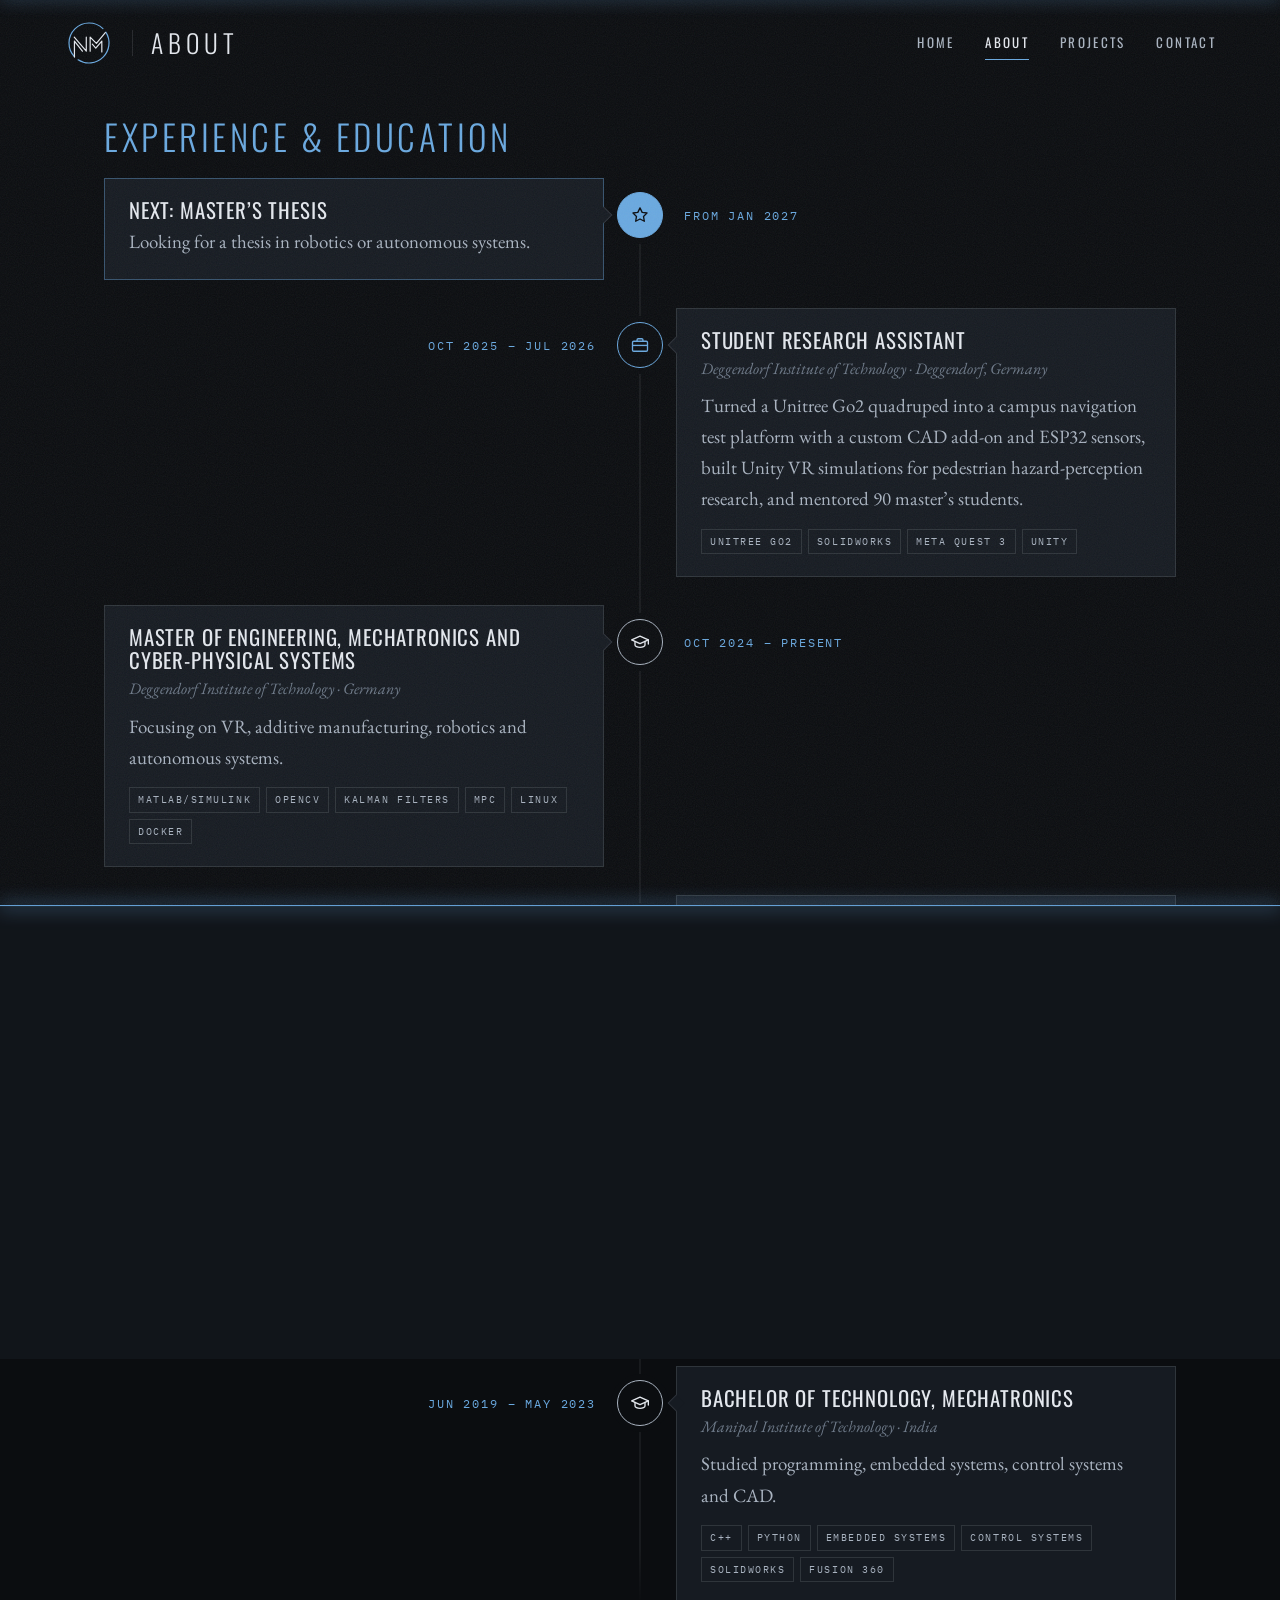
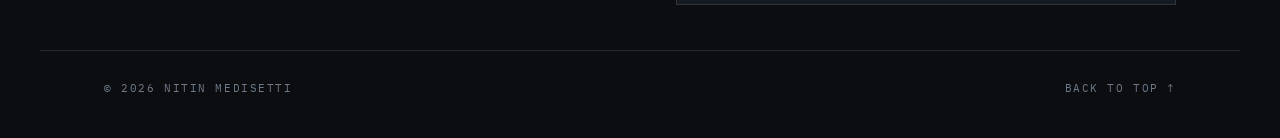
==== about.html @ 6cdcee85 "website mk1 Need to upload images and modify text" ====
<!doctype html>
<html lang="en">
<head>
  <meta charset="utf-8">
  <meta name="viewport" content="width=device-width, initial-scale=1">
  <title>About | Nitin Medisetti</title>
  <meta name="description" content="Experience and education of Nitin Medisetti, Mechatronics master's student at Deggendorf Institute of Technology, working on legged and aerial robots, ROS 2 and embedded C++.">
  <meta name="theme-color" content="#0b0d10">
  <meta property="og:title" content="About | Nitin Medisetti">
  <meta property="og:description" content="Mechatronics master's student seeking a Master's thesis in robotics or autonomous systems from January 2027.">
  <meta property="og:type" content="website">
  <meta property="og:url" content="https://nitinmedisetti.github.io/about.html">
  <link rel="icon" href="assets/img/favicon.svg" type="image/svg+xml">
  <link rel="preconnect" href="https://fonts.googleapis.com">
  <link rel="preconnect" href="https://fonts.gstatic.com" crossorigin>
  <link href="https://fonts.googleapis.com/css2?family=Oswald:wght@300;400;500;600&family=EB+Garamond:ital,wght@0,400;0,500;1,400&family=IBM+Plex+Mono:wght@400;500&display=swap" rel="stylesheet">
  <link rel="stylesheet" href="assets/css/style.css">
</head>
<body class="page-about">
  <a class="skip" href="#main">Skip to content</a>

  <header class="nav" id="nav">
    <div class="nav__brand">
      <a class="nav__mark" href="index.html" aria-label="Nitin Medisetti, home"><img src="assets/img/logo.svg" alt="" width="50" height="50"></a>
      <span class="nav__title" aria-hidden="true">About</span>
    </div>
    <button class="nav__toggle" id="navToggle" aria-expanded="false" aria-controls="navLinks" aria-label="Open menu">
      <span></span><span></span>
    </button>
    <nav class="nav__links" id="navLinks" aria-label="Pages">
      <a href="index.html">Home</a>
      <a href="about.html" class="is-active" aria-current="page">About</a>
      <a href="projects.html">Projects</a>
      <a href="contact.html">Contact</a>
    </nav>
  </header>

  <div class="grain" aria-hidden="true"></div>
  <div class="shutter" aria-hidden="true"><span class="shutter__half shutter__half--top"></span><span class="shutter__half shutter__half--bottom"></span></div>

  <main id="main" class="page" >
    <h1 class="sr-only" id="top">About</h1>

    <section class="chapter" id="timeline">
      <header class="chapter__head reveal">
        <h2>Experience &amp; Education</h2>
      </header>
      <ol class="tl">
        <li class="tl__item tl__item--next reveal">
          <span class="tl__node"><svg viewBox="0 0 24 24" aria-hidden="true" fill="none" stroke="currentColor" stroke-width="1.6" stroke-linejoin="round"><path d="m12 3.5 2.6 5.3 5.8.8-4.2 4.1 1 5.8-5.2-2.7-5.2 2.7 1-5.8-4.2-4.1 5.8-.8z"/></svg></span>
          <p class="tl__date">From Jan 2027</p>
          <article class="tl__card">
            <h3>Next: Master&rsquo;s thesis</h3>
            <p>Looking for a thesis in robotics or autonomous systems.</p>
          </article>
        </li>
        <li class="tl__item tl__item--work reveal">
          <span class="tl__node" title="Work"><svg viewBox="0 0 24 24" aria-hidden="true" fill="none" stroke="currentColor" stroke-width="1.6" stroke-linejoin="round"><rect x="3" y="7.5" width="18" height="12" rx="1.5"/><path d="M8.5 7.5V5.8c0-.7.6-1.3 1.3-1.3h4.4c.7 0 1.3.6 1.3 1.3v1.7"/><path d="M3 12.5h18"/></svg></span>
          <p class="tl__date">Oct 2025 &ndash; Jul 2026</p>
          <article class="tl__card">
            <h3>Student Research Assistant</h3>
            <p class="tl__org">Deggendorf Institute of Technology &middot; Deggendorf, Germany</p>
            <p>Turned a Unitree Go2 quadruped into a campus navigation test platform with a custom CAD add-on and ESP32 sensors, built Unity VR simulations for pedestrian hazard-perception research, and mentored 90 master&rsquo;s students.</p>
            <ul class="chips"><li>Unitree Go2</li><li>SolidWorks</li><li>Meta Quest 3</li><li>Unity</li></ul>
          </article>
        </li>
        <li class="tl__item tl__item--edu reveal">
          <span class="tl__node" title="Education"><svg viewBox="0 0 24 24" aria-hidden="true" fill="none" stroke="currentColor" stroke-width="1.6" stroke-linejoin="round" stroke-linecap="round"><path d="M2 9.5 12 5l10 4.5-10 4.5z"/><path d="M6 11.3v4.4c0 1.3 2.7 2.8 6 2.8s6-1.5 6-2.8v-4.4"/><path d="M22 9.5v5"/></svg></span>
          <p class="tl__date">Oct 2024 &ndash; Present</p>
          <article class="tl__card">
            <h3>Master of Engineering, Mechatronics and Cyber-Physical Systems</h3>
            <p class="tl__org">Deggendorf Institute of Technology &middot; Germany</p>
            <p>Focusing on VR, additive manufacturing, robotics and autonomous systems.</p>
            <ul class="chips"><li>MATLAB/Simulink</li><li>OpenCV</li><li>Kalman filters</li><li>MPC</li><li>Linux</li><li>Docker</li></ul>
          </article>
        </li>
        <li class="tl__item tl__item--work reveal">
          <span class="tl__node" title="Work"><svg viewBox="0 0 24 24" aria-hidden="true" fill="none" stroke="currentColor" stroke-width="1.6" stroke-linejoin="round"><rect x="3" y="7.5" width="18" height="12" rx="1.5"/><path d="M8.5 7.5V5.8c0-.7.6-1.3 1.3-1.3h4.4c.7 0 1.3.6 1.3 1.3v1.7"/><path d="M3 12.5h18"/></svg></span>
          <p class="tl__date">Aug 2023 &ndash; Jan 2024</p>
          <article class="tl__card">
            <h3>Robotics Research Intern</h3>
            <p class="tl__org">Robotics Research Center, IIIT Hyderabad &middot; Hyderabad, India</p>
            <p>Built a ROS/Gazebo simulation of a quadrotor losing a rotor mid-flight, used to develop fault-tolerant soft-landing control.</p>
            <ul class="chips"><li>ROS</li><li>Gazebo</li><li>RViz</li><li>Fault-tolerant control</li></ul>
          </article>
        </li>
        <li class="tl__item tl__item--work reveal">
          <span class="tl__node" title="Work"><svg viewBox="0 0 24 24" aria-hidden="true" fill="none" stroke="currentColor" stroke-width="1.6" stroke-linejoin="round"><rect x="3" y="7.5" width="18" height="12" rx="1.5"/><path d="M8.5 7.5V5.8c0-.7.6-1.3 1.3-1.3h4.4c.7 0 1.3.6 1.3 1.3v1.7"/><path d="M3 12.5h18"/></svg></span>
          <p class="tl__date">Feb 2023 &ndash; Jun 2023</p>
          <article class="tl__card">
            <h3>Embedded Systems Engineering Intern</h3>
            <p class="tl__org">SmartBuild Automations Pvt. Ltd. &middot; Bangalore, India</p>
            <p>Developed and tested C++ firmware for STM32-based home-automation products to client requirements.</p>
            <ul class="chips"><li>C++</li><li>STM32</li><li>FreeRTOS</li><li>CAN</li><li>I2C</li><li>SPI</li></ul>
          </article>
        </li>
        <li class="tl__item tl__item--edu reveal">
          <span class="tl__node" title="Education"><svg viewBox="0 0 24 24" aria-hidden="true" fill="none" stroke="currentColor" stroke-width="1.6" stroke-linejoin="round" stroke-linecap="round"><path d="M2 9.5 12 5l10 4.5-10 4.5z"/><path d="M6 11.3v4.4c0 1.3 2.7 2.8 6 2.8s6-1.5 6-2.8v-4.4"/><path d="M22 9.5v5"/></svg></span>
          <p class="tl__date">Jun 2019 &ndash; May 2023</p>
          <article class="tl__card">
            <h3>Bachelor of Technology, Mechatronics</h3>
            <p class="tl__org">Manipal Institute of Technology &middot; India</p>
            <p>Studied programming, embedded systems, control systems and CAD.</p>
            <ul class="chips"><li>C++</li><li>Python</li><li>Embedded systems</li><li>Control systems</li><li>SolidWorks</li><li>Fusion 360</li></ul>
          </article>
        </li>
      </ol>
    </section>

  </main>

  <footer class="footer">
    <span>&copy; <span id="year">2026</span> Nitin Medisetti</span>
    <a href="#top">Back to top &uarr;</a>
  </footer>

  <script src="assets/js/main.js" defer></script>
</body>
</html>
---- assets/css/style.css ----
/* ---------- Tokens ---------- */
:root {
  --bg: #0b0d10;
  --bg-2: #11151a;
  --surface: #161b22;
  --ink: #e4e8ee;
  --ink-2: #a9b3c0;
  --muted: #6f7b8a;
  --line: rgba(228, 232, 238, 0.12);
  --accent: #6aa9e0;
  --accent-soft: rgba(106, 169, 224, 0.12);

  --display: "Oswald", "Arial Narrow", sans-serif;
  --serif: "EB Garamond", Georgia, serif;
  --mono: "IBM Plex Mono", ui-monospace, monospace;

  --gutter: clamp(16px, 5vw, 72px);
  --max: 1200px;
  --ease: cubic-bezier(0.22, 0.61, 0.36, 1);
}

/* ---------- Base ---------- */
*, *::before, *::after { box-sizing: border-box; }
html { scroll-behavior: smooth; scroll-padding-top: 72px; }
body {
  margin: 0;
  background: var(--bg);
  color: var(--ink);
  font: 400 1.18rem/1.65 var(--serif);
  -webkit-font-smoothing: antialiased;
  overflow-x: hidden;
}
img { max-width: 100%; display: block; }
a { color: inherit; }
::selection { background: var(--accent); color: var(--bg); }
h1, h2, h3 { font-family: var(--display); font-weight: 400; text-transform: uppercase; letter-spacing: 0.04em; line-height: 1.1; margin: 0; }
em { color: var(--ink); font-style: italic; }

.skip { position: absolute; left: -999px; top: 8px; background: var(--accent); color: var(--bg); padding: 8px 14px; z-index: 100; }
.skip:focus { left: 8px; }

.label, .chapter__no, .entry__when, .tag, .chips li, .nav__links i {
  font-family: var(--mono);
  font-size: 0.72rem;
  letter-spacing: 0.16em;
  text-transform: uppercase;
}
.label { color: var(--muted); margin: 0 0 1rem; }

:focus-visible { outline: 1px solid var(--accent); outline-offset: 4px; }

/* Film grain overlay */
.grain {
  position: fixed; inset: -50%;
  pointer-events: none; z-index: 60;
  opacity: 0.07;
  background-image: url("data:image/svg+xml;utf8,<svg xmlns='http://www.w3.org/2000/svg' width='220' height='220'><filter id='n'><feTurbulence type='fractalNoise' baseFrequency='0.9' numOctaves='3' stitchTiles='stitch'/></filter><rect width='100%' height='100%' filter='url(%23n)'/></svg>");
  animation: grain 1.2s steps(6) infinite;
}
@keyframes grain {
  0% { transform: translate(0, 0); } 20% { transform: translate(-3%, 2%); }
  40% { transform: translate(2%, -3%); } 60% { transform: translate(-2%, -1%); }
  80% { transform: translate(3%, 3%); } 100% { transform: translate(0, 0); }
}

/* ---------- Nav ---------- */
.nav {
  position: fixed; top: 0; left: 0; right: 0; z-index: 50;
  display: flex; align-items: center; justify-content: space-between;
  padding: 18px var(--gutter);
  transition: background 0.4s var(--ease), padding 0.4s var(--ease), border-color 0.4s;
  border-bottom: 1px solid transparent;
}
.nav.is-scrolled { background: rgba(11, 13, 16, 0.86); backdrop-filter: blur(8px); -webkit-backdrop-filter: blur(8px); padding-top: 12px; padding-bottom: 12px; border-color: var(--line); }
.nav__brand { display: flex; align-items: center; gap: 18px; min-width: 0; }
.nav__mark { display: block; line-height: 0; transition: transform 0.6s var(--ease); }
.nav__mark img { width: 50px; height: 50px; }
.nav__mark:hover { transform: rotate(-8deg); }
.nav__title {
  font-family: var(--display); font-weight: 300; text-transform: uppercase;
  font-size: clamp(1.1rem, 2.2vw, 1.6rem); letter-spacing: 0.2em; line-height: 1;
  padding-left: 18px; border-left: 1px solid var(--line); white-space: nowrap;
  animation: title-in 0.9s var(--ease) 0.55s both;
}
@keyframes title-in { from { opacity: 0; transform: translateX(-14px); letter-spacing: 0.5em; } to { opacity: 1; transform: none; } }
.nav__links { display: flex; gap: clamp(16px, 2.4vw, 36px); }
.nav__links a {
  font-family: var(--display); font-size: 0.82rem; letter-spacing: 0.18em; text-transform: uppercase;
  text-decoration: none; color: var(--ink-2); position: relative; padding: 4px 0;
  transition: color 0.3s;
}
.nav__links i { font-style: normal; color: var(--muted); margin-right: 6px; font-size: 0.62rem; }
.nav__links a::after { content: ""; position: absolute; left: 0; right: 100%; bottom: -2px; height: 1px; background: var(--accent); transition: right 0.4s var(--ease); }
.nav__links a:hover, .nav__links a.is-active { color: var(--ink); }
.nav__links a:hover::after, .nav__links a.is-active::after { right: 0; }
.nav__toggle { display: none; }

/* ---------- Hero ---------- */
.hero {
  position: relative; min-height: 100vh; min-height: 100svh;
  display: flex; align-items: center;
  padding: 96px var(--gutter) clamp(48px, 8vh, 96px);
  overflow: hidden; isolation: isolate;
  background:
    radial-gradient(120% 80% at 70% 110%, rgba(106, 169, 224, 0.22), transparent 60%),
    radial-gradient(90% 60% at 15% 0%, rgba(70, 92, 120, 0.18), transparent 70%),
    var(--bg);
}
.hero::after { /* vignette */
  content: ""; position: absolute; inset: 0; z-index: -1;
  background: radial-gradient(ellipse at center, transparent 40%, rgba(0, 0, 0, 0.75) 100%);
}
.hero__smoke {
  position: absolute; inset: -20%; z-index: -2; opacity: 0.55;
  background:
    radial-gradient(40% 30% at 30% 70%, rgba(170, 186, 206, 0.10), transparent 70%),
    radial-gradient(35% 25% at 70% 40%, rgba(170, 186, 206, 0.08), transparent 70%),
    radial-gradient(30% 20% at 50% 85%, rgba(106, 169, 224, 0.10), transparent 70%);
  filter: blur(30px);
  animation: drift 28s ease-in-out infinite alternate;
}
@keyframes drift {
  from { transform: translate3d(-4%, 2%, 0) scale(1); }
  to { transform: translate3d(4%, -3%, 0) scale(1.12); }
}
.hero__inner {
  max-width: var(--max); width: 100%; margin: 0 auto;
  display: grid; grid-template-columns: minmax(0, 7fr) minmax(0, 3.6fr); gap: clamp(32px, 6vw, 96px); align-items: center;
}
.hero__photo { margin: 0; }
.hero__photo .media { aspect-ratio: 4 / 5; }
.hero__photo img { filter: grayscale(0.15) contrast(1.04); }
.hero__about { max-width: 54ch; color: var(--ink-2); font-size: 1.08rem; margin: 0 0 1.8rem; }
.hero__name {
  font-size: clamp(3.2rem, 7.6vw, 7.4rem);
  font-weight: 500; letter-spacing: 0.02em; line-height: 0.92;
  margin: 0.3rem 0 1.1rem;
}
.hero__name .line { display: block; overflow: hidden; }
.hero__name .line span { display: inline-block; transform: translateY(105%); transition: transform 1.4s var(--ease); }
.hero__name .line:nth-child(2) span { transition-delay: 0.15s; color: transparent; -webkit-text-stroke: 1px var(--ink); }
.is-loaded .hero__name .line span { transform: none; }
.hero__role { font-family: var(--display); text-transform: uppercase; letter-spacing: 0.3em; font-size: clamp(0.85rem, 1.6vw, 1.05rem); color: var(--accent); margin: 0 0 1.2rem; }
.hero__lede { max-width: 36ch; font-size: clamp(1.2rem, 1.9vw, 1.55rem); line-height: 1.38; color: var(--ink); margin: 0 0 1.1rem; }
.hero__cta { display: flex; flex-wrap: wrap; gap: 14px; }
.hero__scroll {
  position: absolute; right: var(--gutter); bottom: 40px;
  font-family: var(--mono); font-size: 0.68rem; letter-spacing: 0.24em; text-transform: uppercase;
  text-decoration: none; color: var(--muted);
  writing-mode: vertical-rl; display: flex; align-items: center; gap: 12px;
}
.hero__scroll::after { content: ""; width: 1px; height: 64px; background: linear-gradient(var(--muted), transparent); animation: pulse 2.4s var(--ease) infinite; transform-origin: top; }
@keyframes pulse { 0% { transform: scaleY(0); } 50% { transform: scaleY(1); } 100% { transform: scaleY(1); opacity: 0; } }

.btn {
  display: inline-block; padding: 14px 26px;
  font-family: var(--display); font-size: 0.82rem; letter-spacing: 0.22em; text-transform: uppercase;
  text-decoration: none; border: 1px solid var(--line); color: var(--ink);
  transition: border-color 0.3s, background 0.3s, color 0.3s;
}
.btn:hover { border-color: var(--ink); }
.btn--solid { background: var(--accent); border-color: var(--accent); color: var(--bg); }
.btn--solid:hover { background: var(--ink); border-color: var(--ink); }

/* ---------- Chapters ---------- */
.chapter { max-width: var(--max); margin: 0 auto; padding: clamp(80px, 14vh, 160px) var(--gutter); border-top: 1px solid var(--line); }
#experience { border-top: 0; }
.chapter__head { display: flex; align-items: baseline; gap: 22px; margin-bottom: clamp(40px, 7vh, 80px); }
.chapter__no { color: var(--accent); }
.chapter__head h2 { font-size: clamp(2.4rem, 7vw, 5.2rem); font-weight: 300; letter-spacing: 0.06em; }

/* Media + placeholders */
.media {
  position: relative; overflow: hidden; background: var(--surface);
  aspect-ratio: 4 / 3;
  border: 1px solid var(--line);
}
.media img { width: 100%; height: 100%; object-fit: cover; transition: transform 1.2s var(--ease), opacity 0.8s; }
.media__placeholder {
  position: absolute; inset: 0; display: grid; place-content: center; text-align: center; gap: 6px;
  font-family: var(--display); text-transform: uppercase; letter-spacing: 0.24em; font-size: 0.8rem; color: var(--muted);
  background:
    repeating-linear-gradient(135deg, transparent 0 14px, rgba(228, 232, 238, 0.025) 14px 15px),
    radial-gradient(circle at 50% 50%, var(--bg-2), var(--surface));
}
.media__placeholder small { font-family: var(--mono); font-size: 0.6rem; letter-spacing: 0.06em; text-transform: none; opacity: 0.7; }
.media.has-image .media__placeholder { display: none; }

/* Timeline */
.timeline { list-style: none; margin: 0; padding: 0; }
.entry { display: grid; grid-template-columns: 220px minmax(0, 1fr); gap: 32px; padding: 36px 0; border-top: 1px solid var(--line); }
.entry:first-child { border-top: 0; padding-top: 0; }
.entry__when { color: var(--accent); padding-top: 8px; }
.entry h3 { font-size: clamp(1.35rem, 2.6vw, 1.9rem); margin-bottom: 6px; }
.entry__where { font-style: italic; color: var(--muted); margin: 0 0 1rem; }
.entry p { margin: 0; color: var(--ink-2); }
.entry ul { margin: 0; padding: 0; list-style: none; }
.entry ul li { position: relative; padding-left: 26px; margin-bottom: 0.7rem; color: var(--ink-2); }
.entry ul li::before { content: ""; position: absolute; left: 0; top: 0.8em; width: 12px; height: 1px; background: var(--accent); }
.tag { display: inline-block; margin-left: 6px; padding: 2px 8px; border: 1px solid var(--accent); color: var(--accent); font-size: 0.6rem; vertical-align: 2px; white-space: nowrap; }

/* Projects */
.projects { display: grid; grid-template-columns: repeat(2, minmax(0, 1fr)); gap: clamp(28px, 4vw, 56px) clamp(24px, 3vw, 40px); }
.project { display: flex; flex-direction: column; }
.project--wide { grid-column: 1 / -1; display: grid; grid-template-columns: minmax(0, 7fr) minmax(0, 5fr); gap: clamp(24px, 4vw, 56px); align-items: center; }
.project--wide .media { aspect-ratio: 16 / 10; }
.project .media { margin-bottom: 22px; }
.project--wide .media { margin-bottom: 0; }
.project:hover .media img { transform: scale(1.04); }
.project .media img { filter: grayscale(0.2); }
.project h3 { font-size: clamp(1.4rem, 2.4vw, 1.9rem); margin-bottom: 0.8rem; }
.project--wide h3 { font-size: clamp(1.8rem, 3.4vw, 2.8rem); }
.project p { margin: 0 0 1.1rem; color: var(--ink-2); }
.project .label { margin-bottom: 0.7rem; color: var(--accent); }
.chips { list-style: none; padding: 0; margin: 0; display: flex; flex-wrap: wrap; gap: 8px; }
.chips li { padding: 5px 10px; border: 1px solid var(--line); color: var(--ink-2); font-size: 0.64rem; }

/* Skills */
.skills { display: grid; grid-template-columns: repeat(3, minmax(0, 1fr)); border-top: 1px solid var(--line); border-left: 1px solid var(--line); }
.skill { padding: 30px 28px 34px; border-right: 1px solid var(--line); border-bottom: 1px solid var(--line); transition: background 0.4s; }
.skill:hover { background: var(--accent-soft); }
.skill h3 { font-size: 1.1rem; letter-spacing: 0.14em; margin-bottom: 12px; color: var(--accent); }
.skill p { margin: 0; color: var(--ink-2); }

/* Contact */
.contact__line { font-size: clamp(1.3rem, 2.6vw, 1.9rem); color: var(--ink-2); max-width: 30ch; margin: 0 0 2rem; }
.contact__mail {
  display: inline-block; font-family: var(--display); font-weight: 300;
  font-size: clamp(1.5rem, 6vw, 4.6rem); letter-spacing: 0.02em; text-decoration: none;
  overflow-wrap: anywhere;
  background: linear-gradient(var(--accent), var(--accent)) no-repeat 0 100% / 0 2px;
  transition: background-size 0.6s var(--ease), color 0.3s;
  padding-bottom: 6px;
}
.contact__mail:hover { background-size: 100% 2px; color: var(--accent); }
.contact__links { list-style: none; display: flex; gap: 32px; padding: 0; margin: 2.6rem 0 0; }
.contact__links a { font-family: var(--display); text-transform: uppercase; letter-spacing: 0.22em; font-size: 0.9rem; text-decoration: none; color: var(--ink-2); border-bottom: 1px solid var(--line); padding-bottom: 4px; transition: color 0.3s, border-color 0.3s; }
.contact__links a:hover { color: var(--ink); border-color: var(--accent); }

/* Pages */
.sr-only { position: absolute; width: 1px; height: 1px; padding: 0; margin: -1px; overflow: hidden; clip: rect(0 0 0 0); white-space: nowrap; border: 0; }
.page { padding-top: clamp(64px, 9vh, 96px); }
.page > .chapter:first-of-type { border-top: 0; padding-top: clamp(24px, 4vh, 44px); }
.page .chapter__head { margin-bottom: clamp(28px, 5vh, 56px); }
.page .chapter__head h2 { font-size: clamp(1.9rem, 4.4vw, 3.2rem); }

/* Page transitions: two shutter halves open on arrival
   and snap shut, meeting at a blue seam, when leaving. */
.shutter { position: fixed; inset: 0; z-index: 200; pointer-events: none; }
.shutter__half { position: absolute; left: 0; right: 0; height: 50.5%; background: var(--bg-2); }
.shutter__half::after { content: ""; position: absolute; left: 0; right: 0; height: 1px; background: var(--accent); box-shadow: 0 0 18px 1px var(--accent); }
.shutter__half--top { top: 0; transform: translateY(-101%); }
.shutter__half--top::after { bottom: 0; }
.shutter__half--bottom { bottom: 0; transform: translateY(101%); }
.shutter__half--bottom::after { top: 0; }
.shutter__half--top { animation: shutter-open-top 0.5s cubic-bezier(0.7, 0, 0.2, 1) 0.05s both; }
.shutter__half--bottom { animation: shutter-open-bottom 0.5s cubic-bezier(0.7, 0, 0.2, 1) 0.05s both; }
@keyframes shutter-open-top { from { transform: none; } to { transform: translateY(-101%); } }
@keyframes shutter-open-bottom { from { transform: none; } to { transform: translateY(101%); } }
.is-leaving .shutter__half { animation: none; transform: none; transition: transform 0.3s cubic-bezier(0.7, 0, 0.3, 1); }
.is-leaving main { opacity: 0.5; transition: opacity 0.3s; }

/* Portrait: a thin outline offset behind the photo */
.hero__photo { position: relative; }
.frame { position: relative; z-index: 1; }
.frame::before {
  content: ""; position: absolute; z-index: -1; pointer-events: none;
  top: 16px; left: 16px; right: -16px; bottom: -16px;
  border: 1px solid var(--line);
  transition: transform 0.8s var(--ease), border-color 0.8s;
}
.hero__photo:hover .frame::before { transform: translate(-6px, -6px); border-color: rgba(106, 169, 224, 0.45); }
.hero__caption {
  position: relative; z-index: 1; display: flex; justify-content: space-between; gap: 12px;
  margin-top: 34px; padding-top: 12px; border-top: 1px solid var(--line);
  font-family: var(--mono); font-size: 0.64rem; letter-spacing: 0.16em; text-transform: uppercase; color: var(--muted);
}
.hero__caption span:first-child { color: var(--accent); }

/* Timeline (About) */
.tl { list-style: none; margin: 0; padding: 0; position: relative; }
.tl::before { content: ""; position: absolute; top: 0; bottom: 0; left: 50%; width: 1px; transform: translateX(-50%); background: linear-gradient(transparent, var(--line) 4%, var(--line) 96%, transparent); }
.tl__item { position: relative; display: grid; grid-template-columns: minmax(0, 1fr) 72px minmax(0, 1fr); align-items: start; }
.tl__item + .tl__item { margin-top: 28px; }
.tl__node {
  grid-column: 2; grid-row: 1; justify-self: center; margin-top: 14px;
  display: grid; place-items: center; width: 46px; height: 46px; border-radius: 50%;
  background: var(--bg); border: 1px solid var(--accent); color: var(--accent);
  box-shadow: 0 0 0 6px var(--bg);
}
.tl__node svg { width: 20px; height: 20px; }
.tl__item--edu .tl__node { color: var(--ink); border-color: var(--ink-2); }
.tl__item--next .tl__node { background: var(--accent); color: var(--bg); border-color: var(--accent); }
.tl__date { grid-row: 1; margin: 0; padding-top: 28px; font-family: var(--mono); font-size: 0.72rem; letter-spacing: 0.16em; text-transform: uppercase; color: var(--accent); }
.tl__card { grid-row: 1; position: relative; padding: 20px 24px 22px; background: var(--surface); border: 1px solid var(--line); transition: border-color 0.4s, transform 0.4s var(--ease); }
.tl__card:hover { border-color: rgba(106, 169, 224, 0.5); transform: translateY(-3px); }
.tl__card::before { /* pointer towards the line */
  content: ""; position: absolute; top: 30px; width: 12px; height: 12px;
  background: var(--surface); border: 1px solid var(--line); transform: rotate(45deg);
}
.tl__card h3 { font-size: clamp(1.1rem, 1.7vw, 1.3rem); margin-bottom: 4px; }
.tl__org { font-style: italic; color: var(--muted); font-size: 1rem; margin: 0 0 0.5rem; }
.tl__card p:last-child { margin: 0; color: var(--ink-2); }
.tl__card p:not(.tl__org) { color: var(--ink-2); margin: 0; }
.tl__card .chips { margin-top: 14px; gap: 6px; }
.tl__card .chips li { font-size: 0.6rem; padding: 4px 8px; }
/* odd: card left, date right; even: date left, card right */
.tl__item:nth-child(odd) .tl__card { grid-column: 1; }
.tl__item:nth-child(odd) .tl__date { grid-column: 3; padding-left: 8px; }
.tl__item:nth-child(odd) .tl__card::before { right: -7px; border-left: 0; border-bottom: 0; }
.tl__item:nth-child(even) .tl__card { grid-column: 3; }
.tl__item:nth-child(even) .tl__date { grid-column: 1; text-align: right; padding-right: 8px; }
.tl__item:nth-child(even) .tl__card::before { left: -7px; border-right: 0; border-top: 0; }
.tl__item--next .tl__card { border-color: rgba(106, 169, 224, 0.4); }
.js .tl__item.reveal:nth-child(odd) { transform: translateX(-28px); }
.js .tl__item.reveal:nth-child(even) { transform: translateX(28px); }
.js .tl__item.reveal.is-visible { transform: none; }
@media (max-width: 760px) {
  .tl::before { left: 23px; transform: none; }
  .tl__item { grid-template-columns: 46px minmax(0, 1fr); column-gap: 18px; }
  .tl__item + .tl__item { margin-top: 28px; }
  .tl__node { grid-column: 1; margin-top: 0; }
  .tl__item:nth-child(n) .tl__date { grid-column: 2; grid-row: 1; text-align: left; padding: 14px 0 0; }
  .tl__item:nth-child(n) .tl__card { grid-column: 2; grid-row: 2; margin-top: 10px; }
  .tl__item:nth-child(n) .tl__card::before { display: none; }
}

/* Compact About page */
.page-about .chapter { padding-top: clamp(32px, 5vh, 56px); padding-bottom: clamp(32px, 5vh, 56px); }
.page-about .chapter__head { margin-bottom: 22px; }
.page-about .chapter__head h2 { font-size: clamp(1.5rem, 3vw, 2.2rem); letter-spacing: 0.1em; color: var(--accent); }
.page-about .entry { grid-template-columns: 180px minmax(0, 1fr); gap: 24px; padding: 20px 0; }
.page-about .entry:first-child { padding-top: 0; }
.page-about .entry__when { padding-top: 5px; }
.page-about .entry h3 { font-size: clamp(1.15rem, 1.9vw, 1.4rem); margin-bottom: 2px; }
.page-about .entry__where { margin-bottom: 0.4rem; font-size: 1rem; }
.page-about .skill { padding: 20px 22px 22px; }
.page-about .skill h3 { font-size: 0.95rem; margin-bottom: 6px; }
.page-about .skill p { font-size: 1.02rem; }
@media (max-width: 900px) { .page-about .entry { grid-template-columns: 1fr; gap: 6px; } }

/* Social icons (home) */
.social { list-style: none; display: flex; gap: 12px; padding: 0; margin: 1.6rem 0 0; }
.social a {
  display: grid; place-items: center; width: 44px; height: 44px;
  border: 1px solid var(--line); color: var(--ink-2);
  transition: color 0.3s, border-color 0.3s, background 0.3s;
}
.social a:hover { color: var(--accent); border-color: var(--accent); background: var(--accent-soft); }
.social svg { width: 18px; height: 18px; }

/* Contact list */
.contact__list { list-style: none; padding: 0; margin: 0; max-width: 640px; border-top: 1px solid var(--line); }
.contact__list li { border-bottom: 1px solid var(--line); }
.contact__list a, .contact__item {
  display: flex; align-items: center; gap: 18px; padding: 20px 4px;
  text-decoration: none; color: var(--ink-2); font-size: clamp(1.05rem, 2.2vw, 1.3rem);
  overflow-wrap: anywhere; transition: color 0.3s, padding-left 0.4s var(--ease);
}
.contact__list a:hover { color: var(--ink); padding-left: 12px; }
.contact__list svg { flex: none; width: 22px; height: 22px; color: var(--accent); }

/* Footer */
.footer {
  max-width: var(--max); margin: 0 auto; padding: 28px var(--gutter) 40px;
  display: flex; justify-content: space-between; gap: 16px; flex-wrap: wrap;
  border-top: 1px solid var(--line);
  font-family: var(--mono); font-size: 0.7rem; letter-spacing: 0.14em; text-transform: uppercase; color: var(--muted);
}
.footer a { text-decoration: none; }
.footer a:hover { color: var(--ink); }

/* ---------- Reveal on scroll ---------- */
.js .reveal { opacity: 0; transform: translateY(28px); transition: opacity 1.1s var(--ease), transform 1.1s var(--ease); }
.js .reveal.is-visible { opacity: 1; transform: none; }
.hero .reveal { transition-delay: 0.5s; }
.is-loaded .hero .reveal { opacity: 1; transform: none; }

/* ---------- Responsive ---------- */
@media (max-width: 900px) {
  .nav__toggle {
    display: flex; flex-direction: column; justify-content: center; gap: 7px;
    width: 40px; height: 40px; padding: 0 8px; background: none; border: 0; cursor: pointer; z-index: 2;
  }
  .nav__toggle span { display: block; height: 1px; background: var(--ink); transition: transform 0.4s var(--ease); }
  .nav__toggle[aria-expanded="true"] span:first-child { transform: translateY(4px) rotate(45deg); }
  .nav__toggle[aria-expanded="true"] span:last-child { transform: translateY(-4px) rotate(-45deg); }
  .nav__links {
    position: fixed; inset: 0; flex-direction: column; justify-content: center; gap: 22px;
    padding: 0 var(--gutter); background: var(--bg);
    opacity: 0; visibility: hidden; transition: opacity 0.4s var(--ease), visibility 0.4s;
  }
  .nav__links.is-open { opacity: 1; visibility: visible; }
  /* backdrop-filter would trap the fixed menu inside the bar */
  .nav.is-scrolled { backdrop-filter: none; -webkit-backdrop-filter: none; background: rgba(11, 13, 16, 0.96); }
  .nav__links a { font-size: 1.8rem; letter-spacing: 0.12em; }
  .nav__links i { font-size: 0.75rem; vertical-align: middle; }

  .hero__inner { grid-template-columns: 1fr; }
  .hero__photo { max-width: 360px; }
  .project--wide { grid-template-columns: 1fr; }
  .project--wide .media { margin-bottom: 22px; }
  .skills { grid-template-columns: repeat(2, minmax(0, 1fr)); }
  .entry { grid-template-columns: 1fr; gap: 10px; }
  .entry__when { padding-top: 0; }
}
@media (max-width: 600px) {
  body { font-size: 1.08rem; }
  .projects { grid-template-columns: 1fr; }
  .skills { grid-template-columns: 1fr; }
  .hero__scroll { display: none; }
  .chapter__head { gap: 14px; }
}

@media (prefers-reduced-motion: reduce) {
  html { scroll-behavior: auto; }
  *, *::before, *::after { animation: none !important; transition: none !important; }
  .js .reveal { opacity: 1; transform: none; }
  .hero__name .line span { transform: none; }
}
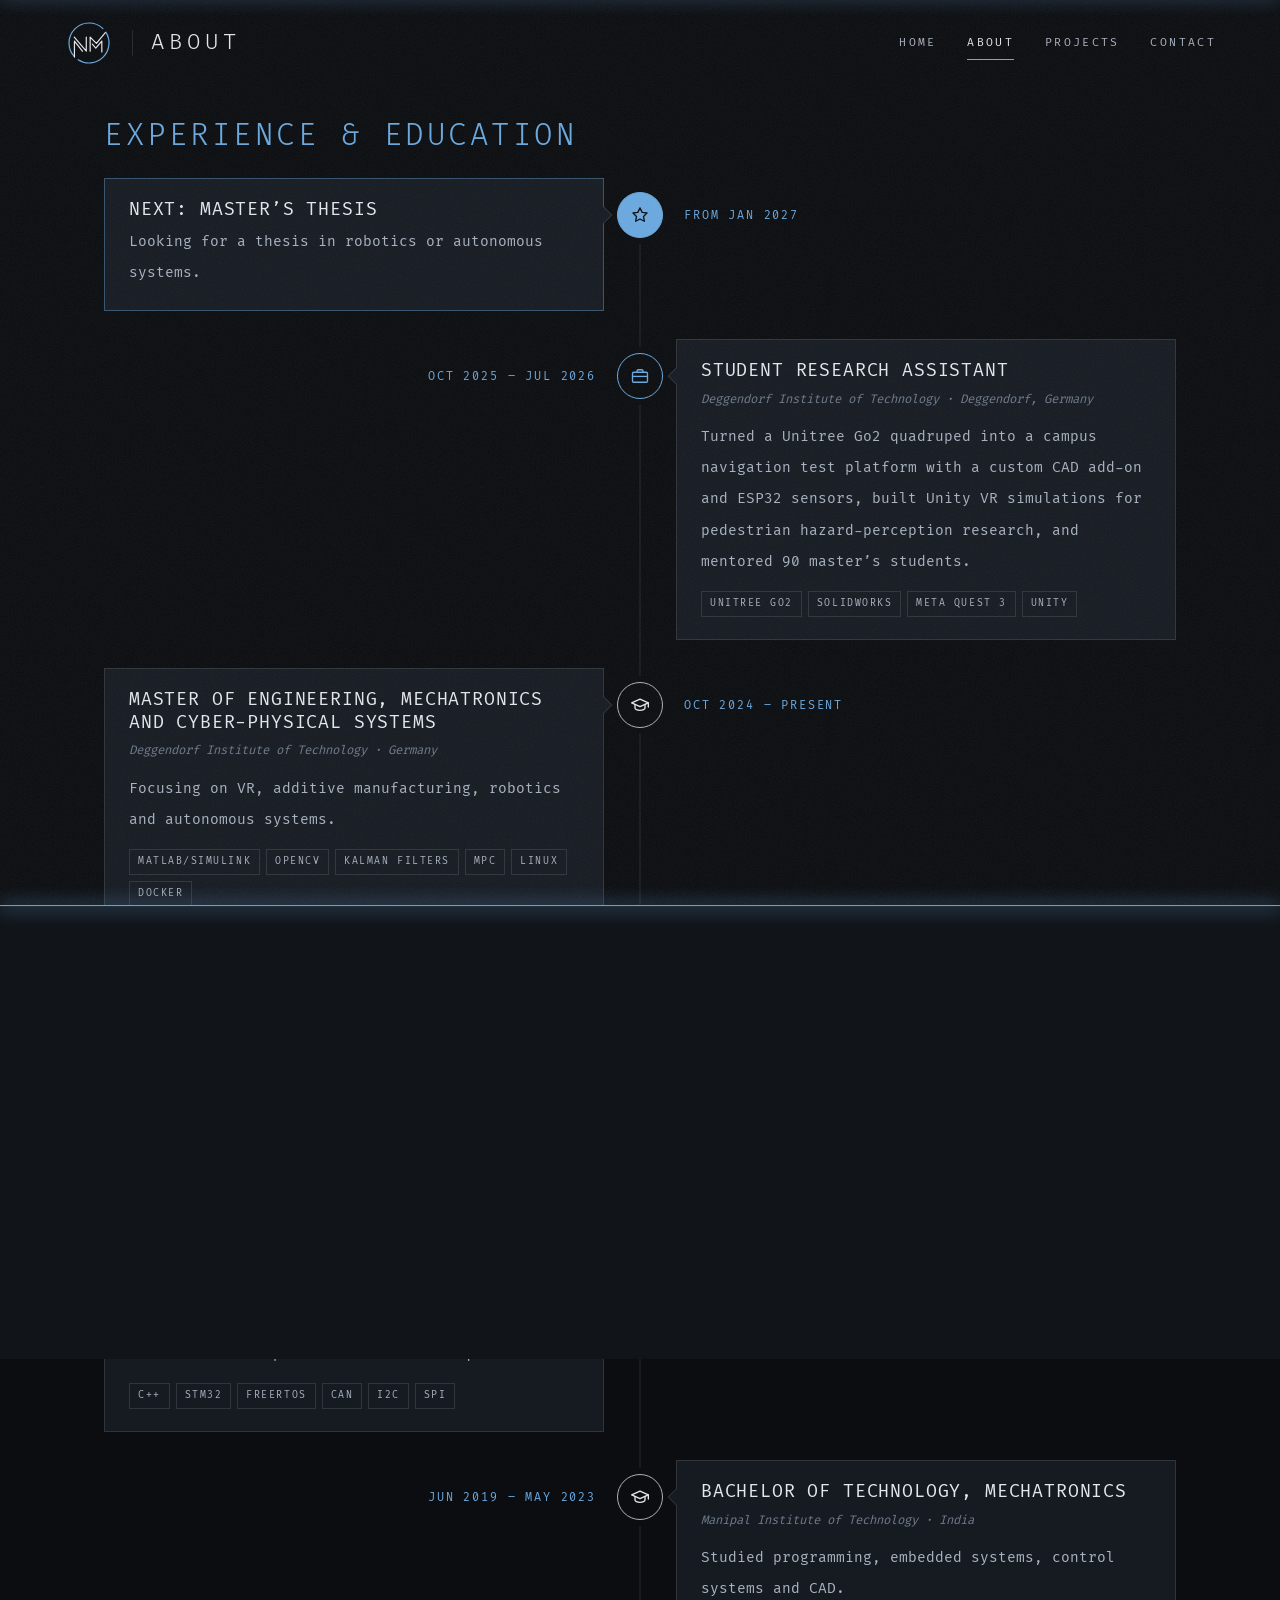
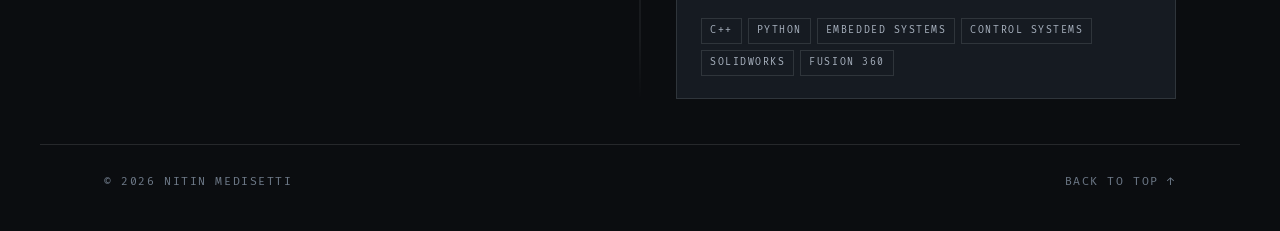
==== commit f38c5bf8: "updated font" ====
--- a/about.html
+++ b/about.html
@@ -11,9 +11,6 @@
   <meta property="og:type" content="website">
   <meta property="og:url" content="https://nitinmedisetti.github.io/about.html">
   <link rel="icon" href="assets/img/favicon.svg" type="image/svg+xml">
-  <link rel="preconnect" href="https://fonts.googleapis.com">
-  <link rel="preconnect" href="https://fonts.gstatic.com" crossorigin>
-  <link href="https://fonts.googleapis.com/css2?family=Oswald:wght@300;400;500;600&family=EB+Garamond:ital,wght@0,400;0,500;1,400&family=IBM+Plex+Mono:wght@400;500&display=swap" rel="stylesheet">
   <link rel="stylesheet" href="assets/css/style.css">
 </head>
 <body class="page-about">
--- a/assets/css/style.css
+++ b/assets/css/style.css
@@ -1,3 +1,23 @@
+/* ---------- Fonts ---------- */
+/* One font, FiraCode Nerd Font, under three names. FiraCode is much wider
+   than the old fonts, so size-adjust shrinks it per role to keep the old look.
+   Change a percentage to make that whole role bigger or smaller. */
+/* FiraCode Nerd Font: labels, dates, chips: same size as before */
+@font-face { font-family: "FiraCode Nerd Font"; src: url("../fonts/FiraCode/FiraCodeNerdFont-Light.woff2") format("woff2"); font-weight: 300; font-display: swap; }
+@font-face { font-family: "FiraCode Nerd Font"; src: url("../fonts/FiraCode/FiraCodeNerdFont-Regular.woff2") format("woff2"); font-weight: 400; font-display: swap; }
+@font-face { font-family: "FiraCode Nerd Font"; src: url("../fonts/FiraCode/FiraCodeNerdFont-Medium.woff2") format("woff2"); font-weight: 500; font-display: swap; }
+@font-face { font-family: "FiraCode Nerd Font"; src: url("../fonts/FiraCode/FiraCodeNerdFont-SemiBold.woff2") format("woff2"); font-weight: 600; font-display: swap; }
+/* FiraCode Display: headings, nav, buttons (were Oswald) */
+@font-face { font-family: "FiraCode Display"; src: url("../fonts/FiraCode/FiraCodeNerdFont-Light.woff2") format("woff2"); font-weight: 300; font-display: swap; size-adjust: 85%; }
+@font-face { font-family: "FiraCode Display"; src: url("../fonts/FiraCode/FiraCodeNerdFont-Regular.woff2") format("woff2"); font-weight: 400; font-display: swap; size-adjust: 85%; }
+@font-face { font-family: "FiraCode Display"; src: url("../fonts/FiraCode/FiraCodeNerdFont-Medium.woff2") format("woff2"); font-weight: 500; font-display: swap; size-adjust: 85%; }
+@font-face { font-family: "FiraCode Display"; src: url("../fonts/FiraCode/FiraCodeNerdFont-SemiBold.woff2") format("woff2"); font-weight: 600; font-display: swap; size-adjust: 85%; }
+/* FiraCode Text: body text (was EB Garamond) */
+@font-face { font-family: "FiraCode Text"; src: url("../fonts/FiraCode/FiraCodeNerdFont-Light.woff2") format("woff2"); font-weight: 300; font-display: swap; size-adjust: 75%; }
+@font-face { font-family: "FiraCode Text"; src: url("../fonts/FiraCode/FiraCodeNerdFont-Regular.woff2") format("woff2"); font-weight: 400; font-display: swap; size-adjust: 75%; }
+@font-face { font-family: "FiraCode Text"; src: url("../fonts/FiraCode/FiraCodeNerdFont-Medium.woff2") format("woff2"); font-weight: 500; font-display: swap; size-adjust: 75%; }
+@font-face { font-family: "FiraCode Text"; src: url("../fonts/FiraCode/FiraCodeNerdFont-SemiBold.woff2") format("woff2"); font-weight: 600; font-display: swap; size-adjust: 75%; }
+
 /* ---------- Tokens ---------- */
 :root {
   --bg: #0b0d10;
@@ -10,9 +30,9 @@
   --accent: #6aa9e0;
   --accent-soft: rgba(106, 169, 224, 0.12);
 
-  --display: "Oswald", "Arial Narrow", sans-serif;
-  --serif: "EB Garamond", Georgia, serif;
-  --mono: "IBM Plex Mono", ui-monospace, monospace;
+  --display: "FiraCode Display", ui-monospace, monospace;
+  --serif: "FiraCode Text", ui-monospace, monospace;
+  --mono: "FiraCode Nerd Font", ui-monospace, monospace;
 
   --gutter: clamp(16px, 5vw, 72px);
   --max: 1200px;
@@ -175,7 +195,7 @@
   aspect-ratio: 4 / 3;
   border: 1px solid var(--line);
 }
-.media img { width: 100%; height: 100%; object-fit: cover; transition: transform 1.2s var(--ease), opacity 0.8s; }
+.media img, .media video { width: 100%; height: 100%; object-fit: cover; transition: transform 1.2s var(--ease), opacity 0.8s; }
 .media__placeholder {
   position: absolute; inset: 0; display: grid; place-content: center; text-align: center; gap: 6px;
   font-family: var(--display); text-transform: uppercase; letter-spacing: 0.24em; font-size: 0.8rem; color: var(--muted);
@@ -315,6 +335,7 @@
 .js .tl__item.reveal:nth-child(odd) { transform: translateX(-28px); }
 .js .tl__item.reveal:nth-child(even) { transform: translateX(28px); }
 .js .tl__item.reveal.is-visible { transform: none; }
+.page-about .chapter { overflow-x: clip; } /* keep the sliding entries from widening the page on phones */
 @media (max-width: 760px) {
   .tl::before { left: 23px; transform: none; }
   .tl__item { grid-template-columns: 46px minmax(0, 1fr); column-gap: 18px; }
@@ -360,6 +381,72 @@
 .contact__list a:hover { color: var(--ink); padding-left: 12px; }
 .contact__list svg { flex: none; width: 22px; height: 22px; color: var(--accent); }
 
+/* "Copied to clipboard" pop-up */
+.toast {
+  position: fixed; left: 50%; bottom: 32px; z-index: 150;
+  transform: translate(-50%, 16px); opacity: 0; pointer-events: none;
+  padding: 10px 18px; background: var(--surface); border: 1px solid var(--accent); color: var(--ink);
+  font-family: var(--mono); font-size: 0.72rem; letter-spacing: 0.14em; text-transform: uppercase;
+  box-shadow: 0 8px 24px rgba(0, 0, 0, 0.4);
+  transition: opacity 0.3s, transform 0.4s var(--ease);
+}
+.toast.is-shown { opacity: 1; transform: translate(-50%, 0); }
+
+/* Project pop-up */
+.project.has-details { cursor: pointer; outline: none; }
+.project.has-details h3 { transition: color 0.3s; }
+.project.has-details:hover h3, .project.has-details:focus-visible h3 { color: var(--accent); }
+.project.has-details:focus-visible .media { outline: 1px solid var(--accent); outline-offset: 4px; }
+.project.has-details .project__body::after {
+  content: "View details +"; display: block; margin-top: 16px;
+  font-family: var(--mono); font-size: 0.66rem; letter-spacing: 0.16em; text-transform: uppercase; color: var(--muted);
+  transition: color 0.3s;
+}
+.project.has-details:hover .project__body::after { color: var(--accent); }
+.tbd { color: var(--muted); font-style: italic; }
+
+.pm {
+  width: min(880px, calc(100vw - 32px)); max-width: none; max-height: calc(100dvh - 48px);
+  padding: 0; border: 1px solid var(--line); background: var(--bg-2); color: var(--ink);
+  box-shadow: 0 24px 80px rgba(0, 0, 0, 0.6);
+  overflow: hidden;
+}
+.pm[open] { display: flex; flex-direction: column; animation: pm-in 0.35s var(--ease); }
+.pm::backdrop { background: rgba(6, 8, 10, 0.78); backdrop-filter: blur(4px); animation: pm-fade 0.35s var(--ease); }
+.pm.is-closing { animation: pm-out 0.22s var(--ease) forwards; }
+.pm.is-closing::backdrop { animation: pm-fade 0.22s var(--ease) reverse forwards; }
+@keyframes pm-in { from { opacity: 0; transform: translateY(24px) scale(0.98); } }
+@keyframes pm-out { to { opacity: 0; transform: translateY(16px) scale(0.98); } }
+@keyframes pm-fade { from { opacity: 0; } }
+.pm__body { overflow-y: auto; padding: clamp(24px, 4vw, 44px); overscroll-behavior: contain; }
+.pm__close {
+  position: absolute; top: 16px; right: 16px; z-index: 1;
+  width: 40px; height: 40px; border-radius: 50%; display: grid; place-items: center;
+  border: 1px solid var(--line); background: var(--surface); color: var(--ink-2);
+  font-size: 1.4rem; line-height: 1; cursor: pointer; transition: color 0.3s, border-color 0.3s, transform 0.4s var(--ease);
+}
+.pm__close:hover, .pm__close:focus-visible { color: var(--ink); border-color: var(--accent); transform: rotate(90deg); outline: none; }
+.pm .label { color: var(--accent); margin: 0 56px 0.6rem 0; }
+.pm h2 { font-size: clamp(1.6rem, 3.6vw, 2.4rem); margin: 0 56px 1.6rem 0; }
+.pm__photos { display: grid; grid-template-columns: repeat(2, minmax(0, 1fr)); gap: 12px; margin-bottom: 1.6rem; }
+.pm__photos .media { aspect-ratio: 4 / 3; }
+.pm__photos .media:only-child { grid-column: 1 / -1; aspect-ratio: 16 / 9; }
+.pm__desc { color: var(--ink-2); margin: 0 0 1.8rem; }
+.pm__cols { display: grid; grid-template-columns: repeat(2, minmax(0, 1fr)); gap: clamp(20px, 4vw, 44px); }
+.pm h3 { font-size: 0.95rem; letter-spacing: 0.16em; color: var(--accent); margin-bottom: 0.8rem; }
+.pm__specs { width: 100%; border-collapse: collapse; font-size: 0.98rem; }
+.pm__specs th, .pm__specs td { padding: 9px 0; border-top: 1px solid var(--line); text-align: left; vertical-align: top; }
+.pm__specs th { width: 38%; padding-right: 12px; font-family: var(--mono); font-weight: 400; font-size: 0.66rem; letter-spacing: 0.12em; text-transform: uppercase; color: var(--muted); padding-top: 13px; }
+.pm__specs td { color: var(--ink-2); }
+.pm__list { list-style: none; margin: 0; padding: 0; }
+.pm__list li { position: relative; padding: 8px 0 8px 22px; border-top: 1px solid var(--line); color: var(--ink-2); }
+.pm__list li::before { content: ""; position: absolute; left: 0; top: 1.15em; width: 10px; height: 1px; background: var(--accent); }
+@media (max-width: 600px) {
+  .pm { width: calc(100vw - 20px); max-height: calc(100dvh - 20px); }
+  .pm__photos, .pm__cols { grid-template-columns: 1fr; }
+  .pm__close { top: 10px; right: 10px; }
+}
+
 /* Footer */
 .footer {
   max-width: var(--max); margin: 0 auto; padding: 28px var(--gutter) 40px;
@@ -388,9 +475,10 @@
   .nav__links {
     position: fixed; inset: 0; flex-direction: column; justify-content: center; gap: 22px;
     padding: 0 var(--gutter); background: var(--bg);
-    opacity: 0; visibility: hidden; transition: opacity 0.4s var(--ease), visibility 0.4s;
+    opacity: 0; visibility: hidden; transform: translateX(40px);
+    transition: opacity 0.4s var(--ease), visibility 0.4s, transform 0.4s var(--ease);
   }
-  .nav__links.is-open { opacity: 1; visibility: visible; }
+  .nav__links.is-open { opacity: 1; visibility: visible; transform: none; }
   /* backdrop-filter would trap the fixed menu inside the bar */
   .nav.is-scrolled { backdrop-filter: none; -webkit-backdrop-filter: none; background: rgba(11, 13, 16, 0.96); }
   .nav__links a { font-size: 1.8rem; letter-spacing: 0.12em; }
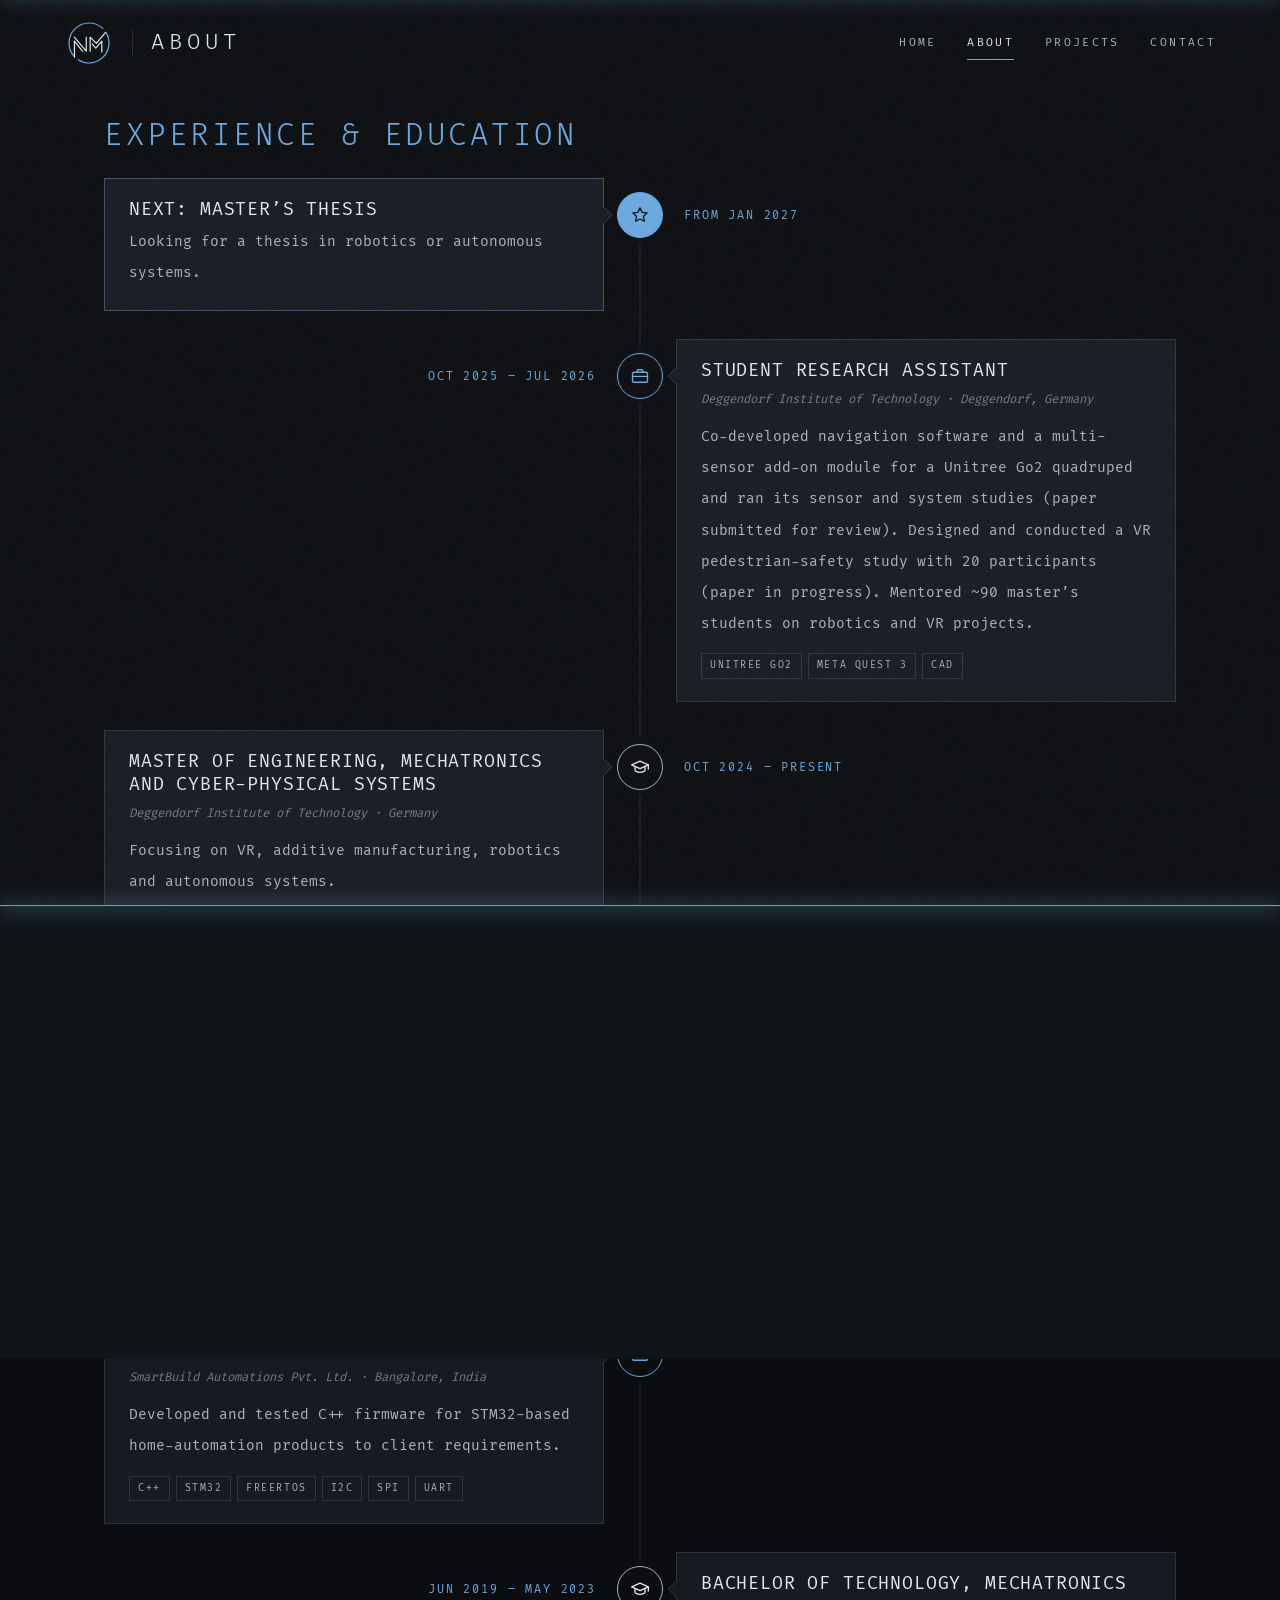
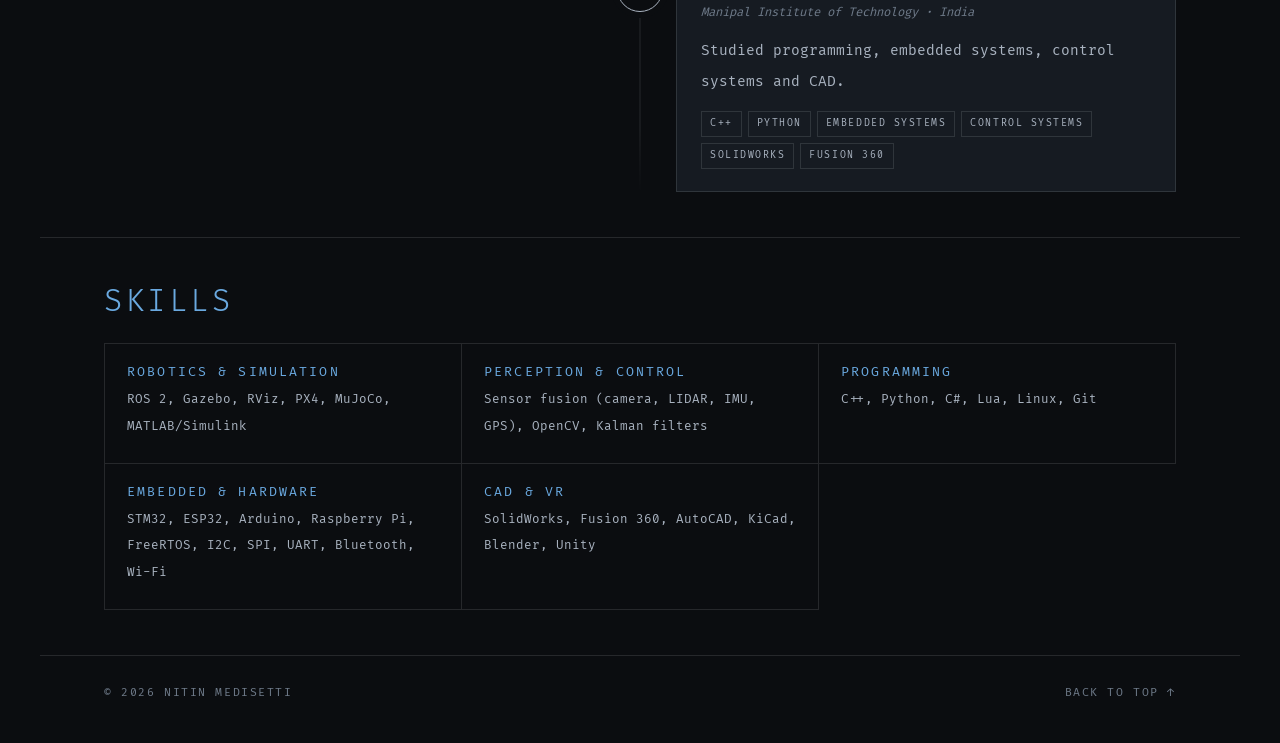
==== commit 94de72fb: "Filled in missing details." ====
--- a/about.html
+++ b/about.html
@@ -57,8 +57,8 @@
           <article class="tl__card">
             <h3>Student Research Assistant</h3>
             <p class="tl__org">Deggendorf Institute of Technology &middot; Deggendorf, Germany</p>
-            <p>Turned a Unitree Go2 quadruped into a campus navigation test platform with a custom CAD add-on and ESP32 sensors, built Unity VR simulations for pedestrian hazard-perception research, and mentored 90 master&rsquo;s students.</p>
-            <ul class="chips"><li>Unitree Go2</li><li>SolidWorks</li><li>Meta Quest 3</li><li>Unity</li></ul>
+            <p>Co-developed navigation software and a multi-sensor add-on module for a Unitree Go2 quadruped and ran its sensor and system studies (paper submitted for review). Designed and conducted a VR pedestrian-safety study with 20 participants (paper in progress). Mentored ~90 master&rsquo;s students on robotics and VR projects.</p>
+            <ul class="chips"><li>Unitree Go2</li><li>Meta Quest 3</li><li>CAD</li></ul>
           </article>
         </li>
         <li class="tl__item tl__item--edu reveal">
@@ -68,17 +68,17 @@
             <h3>Master of Engineering, Mechatronics and Cyber-Physical Systems</h3>
             <p class="tl__org">Deggendorf Institute of Technology &middot; Germany</p>
             <p>Focusing on VR, additive manufacturing, robotics and autonomous systems.</p>
-            <ul class="chips"><li>MATLAB/Simulink</li><li>OpenCV</li><li>Kalman filters</li><li>MPC</li><li>Linux</li><li>Docker</li></ul>
+            <ul class="chips"><li>Unity</li><li>VR</li><li>Lua</li><li>Control Theory</li><li>Math modelling</li></ul>
           </article>
         </li>
         <li class="tl__item tl__item--work reveal">
           <span class="tl__node" title="Work"><svg viewBox="0 0 24 24" aria-hidden="true" fill="none" stroke="currentColor" stroke-width="1.6" stroke-linejoin="round"><rect x="3" y="7.5" width="18" height="12" rx="1.5"/><path d="M8.5 7.5V5.8c0-.7.6-1.3 1.3-1.3h4.4c.7 0 1.3.6 1.3 1.3v1.7"/><path d="M3 12.5h18"/></svg></span>
           <p class="tl__date">Aug 2023 &ndash; Jan 2024</p>
           <article class="tl__card">
-            <h3>Robotics Research Intern</h3>
+            <h3>Robotics Research Assistant</h3>
             <p class="tl__org">Robotics Research Center, IIIT Hyderabad &middot; Hyderabad, India</p>
-            <p>Built a ROS/Gazebo simulation of a quadrotor losing a rotor mid-flight, used to develop fault-tolerant soft-landing control.</p>
-            <ul class="chips"><li>ROS</li><li>Gazebo</li><li>RViz</li><li>Fault-tolerant control</li></ul>
+            <p>Learned ROS and studied the team&rsquo;s PX4-based hexacopter and quadcopter projects. Simulated a quadrotor losing a rotor mid-flight in ROS/Gazebo with PX4, used to develop fault-tolerant soft-landing control.</p>
+            <ul class="chips"><li>ROS</li><li>PX4</li><li>Gazebo</li><li>RViz</li><li>Fault-tolerant control</li></ul>
           </article>
         </li>
         <li class="tl__item tl__item--work reveal">
@@ -88,7 +88,7 @@
             <h3>Embedded Systems Engineering Intern</h3>
             <p class="tl__org">SmartBuild Automations Pvt. Ltd. &middot; Bangalore, India</p>
             <p>Developed and tested C++ firmware for STM32-based home-automation products to client requirements.</p>
-            <ul class="chips"><li>C++</li><li>STM32</li><li>FreeRTOS</li><li>CAN</li><li>I2C</li><li>SPI</li></ul>
+            <ul class="chips"><li>C++</li><li>STM32</li><li>FreeRTOS</li><li>I2C</li><li>SPI</li><li>UART</li></ul>
           </article>
         </li>
         <li class="tl__item tl__item--edu reveal">
@@ -104,6 +104,19 @@
       </ol>
     </section>
 
+    <section class="chapter" id="skills">
+      <header class="chapter__head reveal">
+        <h2>Skills</h2>
+      </header>
+      <div class="skills reveal">
+        <div class="skill"><h3>Robotics &amp; Simulation</h3><p>ROS 2, Gazebo, RViz, PX4, MuJoCo, MATLAB/Simulink</p></div>
+        <div class="skill"><h3>Perception &amp; Control</h3><p>Sensor fusion (camera, LIDAR, IMU, GPS), OpenCV, Kalman filters</p></div>
+        <div class="skill"><h3>Programming</h3><p>C++, Python, C#, Lua, Linux, Git</p></div>
+        <div class="skill"><h3>Embedded &amp; Hardware</h3><p>STM32, ESP32, Arduino, Raspberry Pi, FreeRTOS, I2C, SPI, UART, Bluetooth, Wi-Fi</p></div>
+        <div class="skill"><h3>CAD &amp; VR</h3><p>SolidWorks, Fusion 360, AutoCAD, KiCad, Blender, Unity</p></div>
+      </div>
+    </section>
+
   </main>
 
   <footer class="footer">
